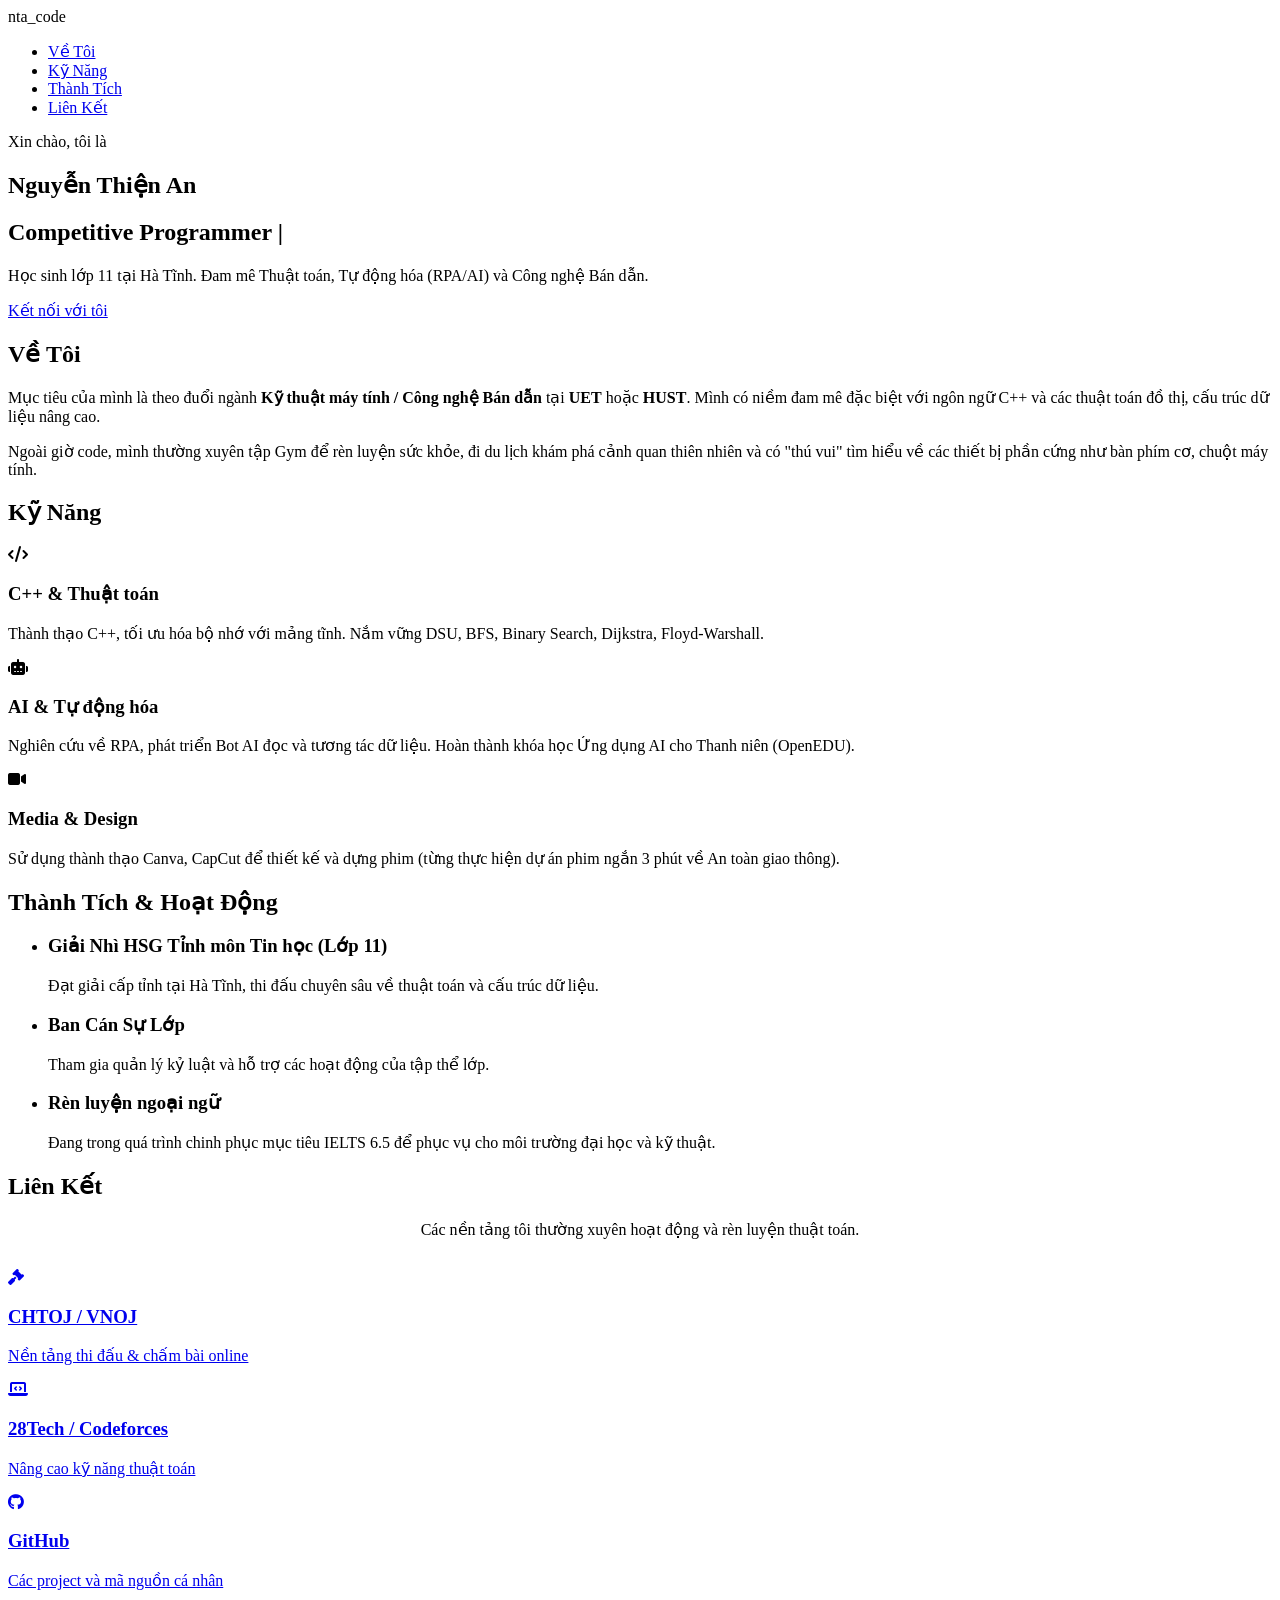
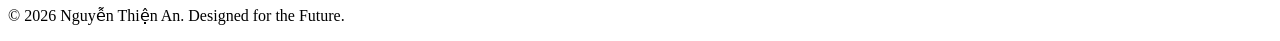
==== index.html @ 915e7de2 "Rename gemini-code-1785657845073.html to index.html" ====
<!DOCTYPE html>
<html lang="vi">
<head>
    <meta charset="UTF-8">
    <meta name="viewport" content="width=device-width, initial-scale=1.0">
    <title>Nguyễn Thiện An | Portfolio</title>
    <!-- Google Fonts -->
    <link href="https://fonts.googleapis.com/css2?family=Fira+Code:wght@400;600&family=Poppins:wght@300;500;700&display=swap" rel="stylesheet">
    <!-- Font Awesome cho Icon -->
    <link rel="stylesheet" href="https://cdnjs.cloudflare.com/ajax/libs/font-awesome/6.4.0/css/all.min.css">
    <link rel="stylesheet" href="style.css">
</head>
<body>
    <!-- Navbar -->
    <nav>
        <div class="logo">nta_<span>code</span></div>
        <ul class="nav-links">
            <li><a href="#about">Về Tôi</a></li>
            <li><a href="#skills">Kỹ Năng</a></li>
            <li><a href="#achievements">Thành Tích</a></li>
            <li><a href="#links">Liên Kết</a></li>
        </ul>
    </nav>

    <!-- Hero Section -->
    <section id="hero">
        <div class="hero-content">
            <p class="greeting">Xin chào, tôi là</p>
            <h1>Nguyễn Thiện An</h1>
            <h2 class="typing-text">Competitive Programmer <span class="cursor">|</span></h2>
            <p class="bio">Học sinh lớp 11 tại Hà Tĩnh. Đam mê Thuật toán, Tự động hóa (RPA/AI) và Công nghệ Bán dẫn.</p>
            <a href="#links" class="btn">Kết nối với tôi</a>
        </div>
    </section>

    <!-- About Section -->
    <section id="about" class="container">
        <h2 class="section-title">Về <span>Tôi</span></h2>
        <div class="about-content">
            <div class="about-text">
                <p>Mục tiêu của mình là theo đuổi ngành <strong>Kỹ thuật máy tính / Công nghệ Bán dẫn</strong> tại <strong>UET</strong> hoặc <strong>HUST</strong>. Mình có niềm đam mê đặc biệt với ngôn ngữ C++ và các thuật toán đồ thị, cấu trúc dữ liệu nâng cao.</p>
                <p>Ngoài giờ code, mình thường xuyên tập Gym để rèn luyện sức khỏe, đi du lịch khám phá cảnh quan thiên nhiên và có "thú vui" tìm hiểu về các thiết bị phần cứng như bàn phím cơ, chuột máy tính.</p>
            </div>
        </div>
    </section>

    <!-- Skills Section -->
    <section id="skills" class="container">
        <h2 class="section-title">Kỹ <span>Năng</span></h2>
        <div class="skills-grid">
            <div class="skill-card">
                <i class="fa-solid fa-code"></i>
                <h3>C++ & Thuật toán</h3>
                <p>Thành thạo C++, tối ưu hóa bộ nhớ với mảng tĩnh. Nắm vững DSU, BFS, Binary Search, Dijkstra, Floyd-Warshall.</p>
            </div>
            <div class="skill-card">
                <i class="fa-solid fa-robot"></i>
                <h3>AI & Tự động hóa</h3>
                <p>Nghiên cứu về RPA, phát triển Bot AI đọc và tương tác dữ liệu. Hoàn thành khóa học Ứng dụng AI cho Thanh niên (OpenEDU).</p>
            </div>
            <div class="skill-card">
                <i class="fa-solid fa-video"></i>
                <h3>Media & Design</h3>
                <p>Sử dụng thành thạo Canva, CapCut để thiết kế và dựng phim (từng thực hiện dự án phim ngắn 3 phút về An toàn giao thông).</p>
            </div>
        </div>
    </section>

    <!-- Achievements Section -->
    <section id="achievements" class="container">
        <h2 class="section-title">Thành <span>Tích & Hoạt Động</span></h2>
        <ul class="timeline">
            <li>
                <div class="timeline-content">
                    <h3>Giải Nhì HSG Tỉnh môn Tin học (Lớp 11)</h3>
                    <p>Đạt giải cấp tỉnh tại Hà Tĩnh, thi đấu chuyên sâu về thuật toán và cấu trúc dữ liệu.</p>
                </div>
            </li>
            <li>
                <div class="timeline-content">
                    <h3>Ban Cán Sự Lớp</h3>
                    <p>Tham gia quản lý kỷ luật và hỗ trợ các hoạt động của tập thể lớp.</p>
                </div>
            </li>
            <li>
                <div class="timeline-content">
                    <h3>Rèn luyện ngoại ngữ</h3>
                    <p>Đang trong quá trình chinh phục mục tiêu IELTS 6.5 để phục vụ cho môi trường đại học và kỹ thuật.</p>
                </div>
            </li>
        </ul>
    </section>

    <!-- Links/Interact Section -->
    <section id="links" class="container">
        <h2 class="section-title">Liên <span>Kết</span></h2>
        <p style="text-align: center; margin-bottom: 30px;">Các nền tảng tôi thường xuyên hoạt động và rèn luyện thuật toán.</p>
        <div class="links-grid">
            <!-- Thay # bằng link thực tế của bạn -->
            <a href="#" class="link-card" target="_blank">
                <i class="fa-solid fa-gavel"></i>
                <h3>CHTOJ / VNOJ</h3>
                <p>Nền tảng thi đấu & chấm bài online</p>
            </a>
            <a href="#" class="link-card" target="_blank">
                <i class="fa-solid fa-laptop-code"></i>
                <h3>28Tech / Codeforces</h3>
                <p>Nâng cao kỹ năng thuật toán</p>
            </a>
            <a href="#" class="link-card" target="_blank">
                <i class="fa-brands fa-github"></i>
                <h3>GitHub</h3>
                <p>Các project và mã nguồn cá nhân</p>
            </a>
        </div>
    </section>

    <footer>
        <p>&copy; 2026 Nguyễn Thiện An. Designed for the Future.</p>
    </footer>

    <script src="script.js"></script>
</body>
</html>
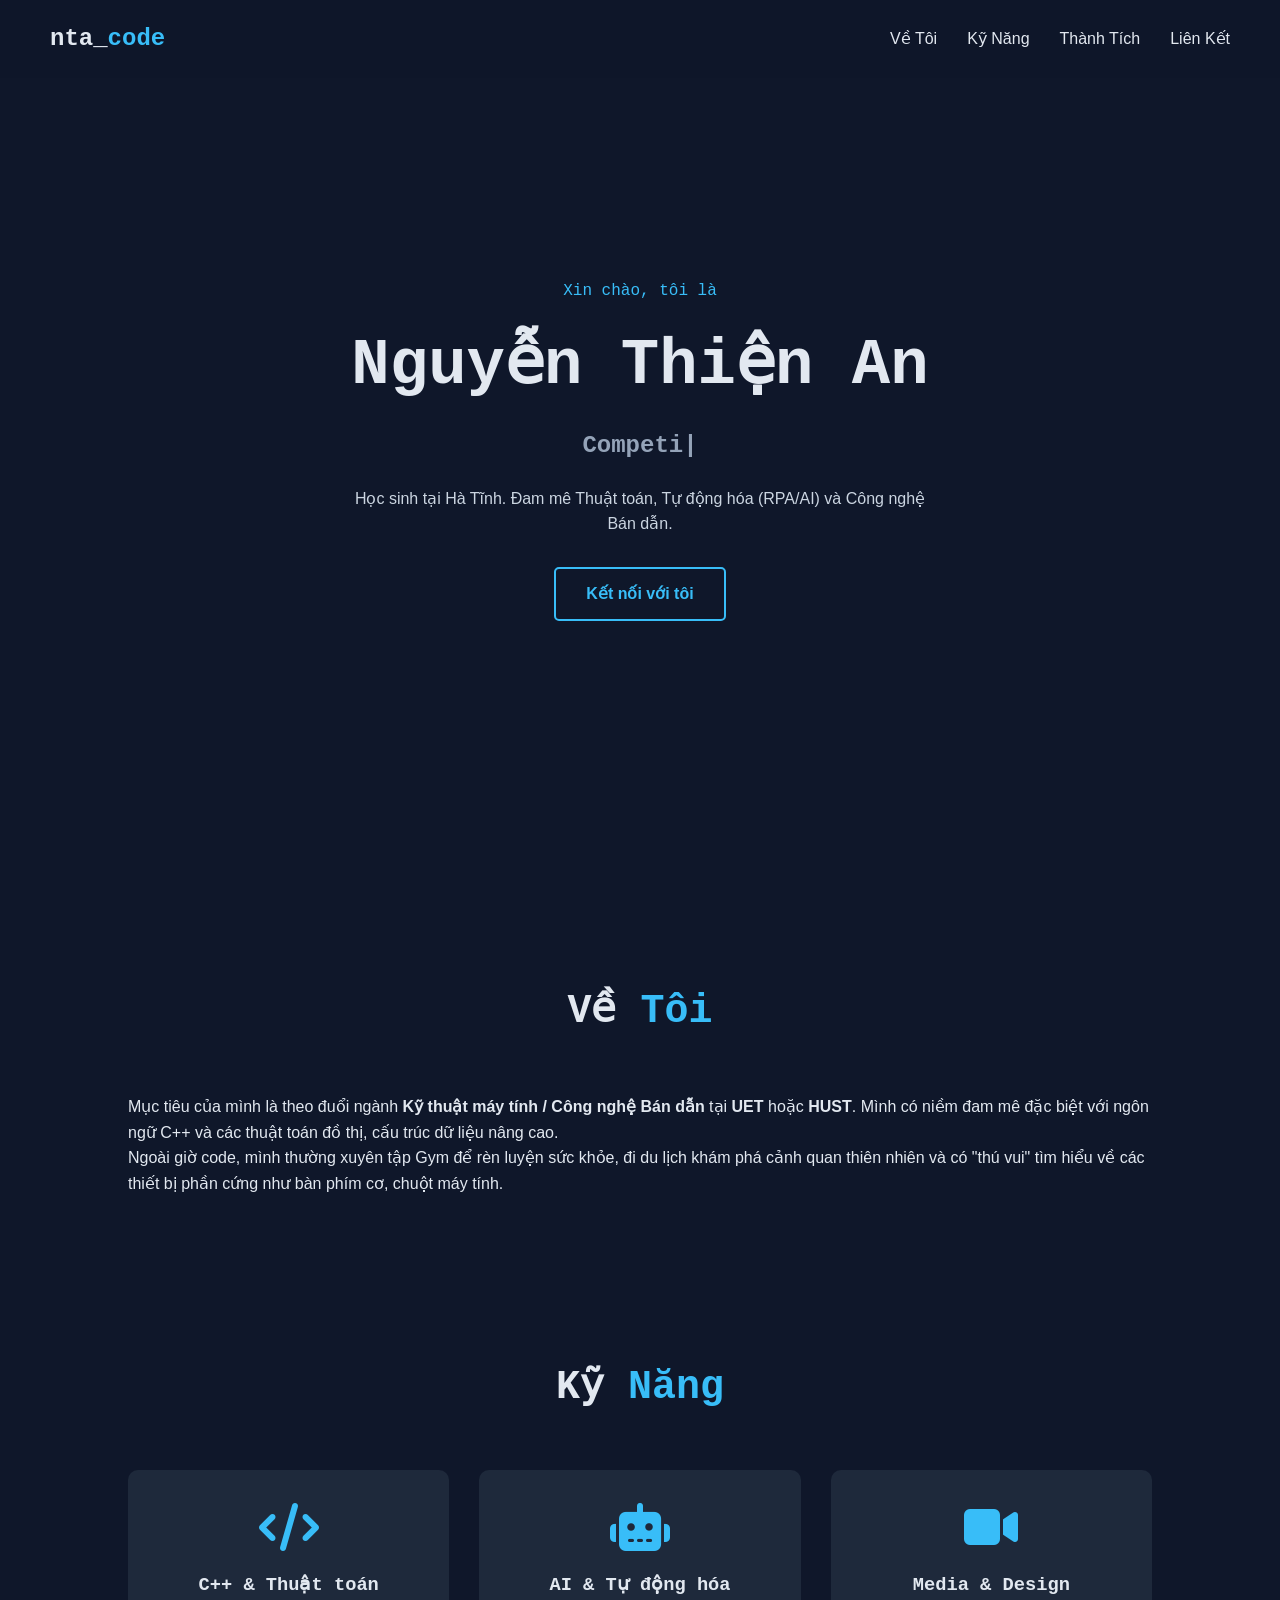
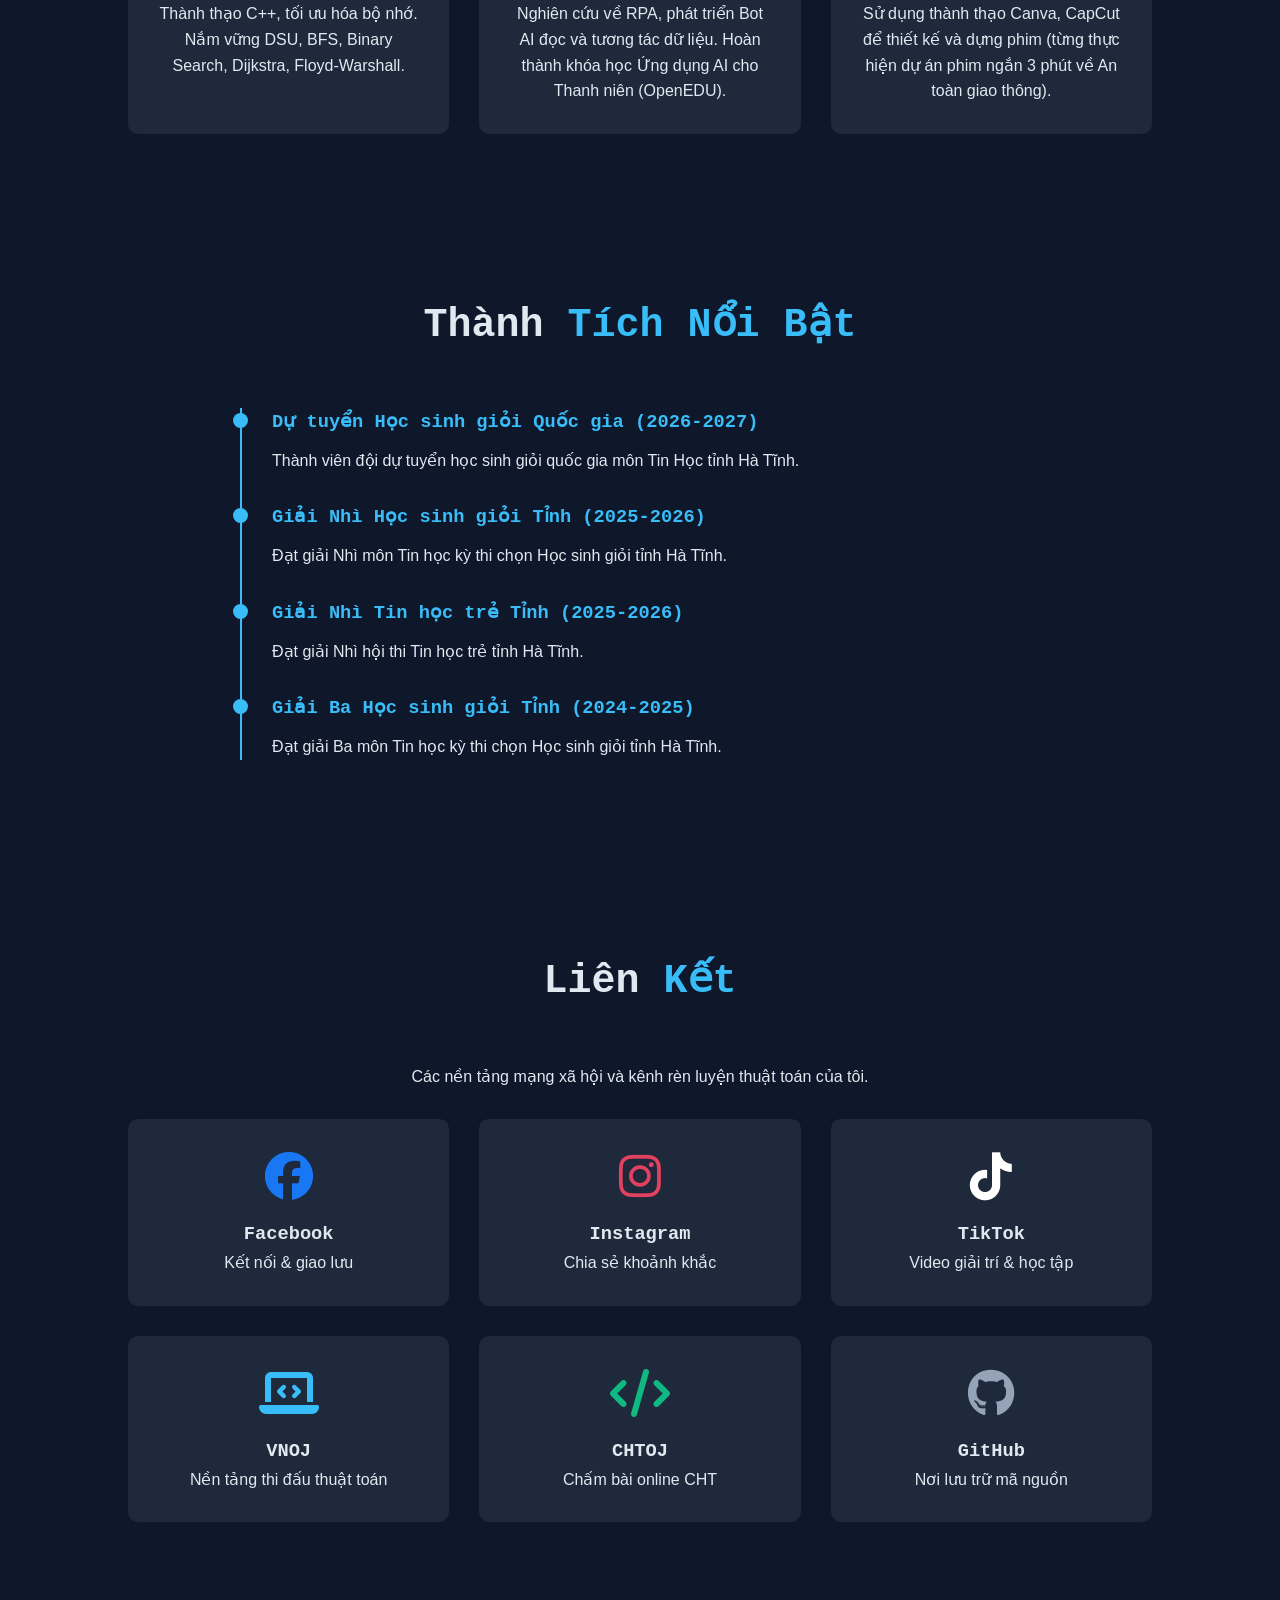
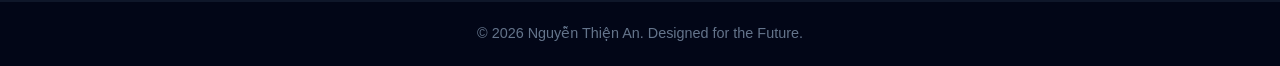
==== commit e9a0a7fb: "Update index.html" ====
--- a/index.html
+++ b/index.html
@@ -28,7 +28,7 @@
             <p class="greeting">Xin chào, tôi là</p>
             <h1>Nguyễn Thiện An</h1>
             <h2 class="typing-text">Competitive Programmer <span class="cursor">|</span></h2>
-            <p class="bio">Học sinh lớp 11 tại Hà Tĩnh. Đam mê Thuật toán, Tự động hóa (RPA/AI) và Công nghệ Bán dẫn.</p>
+            <p class="bio">Học sinh tại Hà Tĩnh. Đam mê Thuật toán, Tự động hóa (RPA/AI) và Công nghệ Bán dẫn.</p>
             <a href="#links" class="btn">Kết nối với tôi</a>
         </div>
     </section>
@@ -51,7 +51,7 @@
             <div class="skill-card">
                 <i class="fa-solid fa-code"></i>
                 <h3>C++ & Thuật toán</h3>
-                <p>Thành thạo C++, tối ưu hóa bộ nhớ với mảng tĩnh. Nắm vững DSU, BFS, Binary Search, Dijkstra, Floyd-Warshall.</p>
+                <p>Thành thạo C++, tối ưu hóa bộ nhớ. Nắm vững DSU, BFS, Binary Search, Dijkstra, Floyd-Warshall.</p>
             </div>
             <div class="skill-card">
                 <i class="fa-solid fa-robot"></i>
@@ -68,24 +68,30 @@
 
     <!-- Achievements Section -->
     <section id="achievements" class="container">
-        <h2 class="section-title">Thành <span>Tích & Hoạt Động</span></h2>
+        <h2 class="section-title">Thành <span>Tích Nổi Bật</span></h2>
         <ul class="timeline">
             <li>
                 <div class="timeline-content">
-                    <h3>Giải Nhì HSG Tỉnh môn Tin học (Lớp 11)</h3>
-                    <p>Đạt giải cấp tỉnh tại Hà Tĩnh, thi đấu chuyên sâu về thuật toán và cấu trúc dữ liệu.</p>
+                    <h3>Dự tuyển Học sinh giỏi Quốc gia (2026-2027)</h3>
+                    <p>Thành viên đội dự tuyển học sinh giỏi quốc gia môn Tin Học tỉnh Hà Tĩnh.</p>
                 </div>
             </li>
             <li>
                 <div class="timeline-content">
-                    <h3>Ban Cán Sự Lớp</h3>
-                    <p>Tham gia quản lý kỷ luật và hỗ trợ các hoạt động của tập thể lớp.</p>
+                    <h3>Giải Nhì Học sinh giỏi Tỉnh (2025-2026)</h3>
+                    <p>Đạt giải Nhì môn Tin học kỳ thi chọn Học sinh giỏi tỉnh Hà Tĩnh.</p>
                 </div>
             </li>
             <li>
                 <div class="timeline-content">
-                    <h3>Rèn luyện ngoại ngữ</h3>
-                    <p>Đang trong quá trình chinh phục mục tiêu IELTS 6.5 để phục vụ cho môi trường đại học và kỹ thuật.</p>
+                    <h3>Giải Nhì Tin học trẻ Tỉnh (2025-2026)</h3>
+                    <p>Đạt giải Nhì hội thi Tin học trẻ tỉnh Hà Tĩnh.</p>
+                </div>
+            </li>
+            <li>
+                <div class="timeline-content">
+                    <h3>Giải Ba Học sinh giỏi Tỉnh (2024-2025)</h3>
+                    <p>Đạt giải Ba môn Tin học kỳ thi chọn Học sinh giỏi tỉnh Hà Tĩnh.</p>
                 </div>
             </li>
         </ul>
@@ -94,23 +100,37 @@
     <!-- Links/Interact Section -->
     <section id="links" class="container">
         <h2 class="section-title">Liên <span>Kết</span></h2>
-        <p style="text-align: center; margin-bottom: 30px;">Các nền tảng tôi thường xuyên hoạt động và rèn luyện thuật toán.</p>
+        <p style="text-align: center; margin-bottom: 30px;">Các nền tảng mạng xã hội và kênh rèn luyện thuật toán của tôi.</p>
         <div class="links-grid">
-            <!-- Thay # bằng link thực tế của bạn -->
-            <a href="#" class="link-card" target="_blank">
-                <i class="fa-solid fa-gavel"></i>
-                <h3>CHTOJ / VNOJ</h3>
-                <p>Nền tảng thi đấu & chấm bài online</p>
+            <a href="https://www.facebook.com/cyushihihi" class="link-card" target="_blank">
+                <i class="fa-brands fa-facebook" style="color: #1877F2;"></i>
+                <h3>Facebook</h3>
+                <p>Kết nối & giao lưu</p>
             </a>
-            <a href="#" class="link-card" target="_blank">
-                <i class="fa-solid fa-laptop-code"></i>
-                <h3>28Tech / Codeforces</h3>
-                <p>Nâng cao kỹ năng thuật toán</p>
+            <a href="https://www.instagram.com/_tka_nt.an_" class="link-card" target="_blank">
+                <i class="fa-brands fa-instagram" style="color: #E4405F;"></i>
+                <h3>Instagram</h3>
+                <p>Chia sẻ khoảnh khắc</p>
             </a>
-            <a href="#" class="link-card" target="_blank">
-                <i class="fa-brands fa-github"></i>
+            <a href="https://www.tiktok.com/@wish2027thanhsinhvienuet" class="link-card" target="_blank">
+                <i class="fa-brands fa-tiktok" style="color: #ffffff;"></i>
+                <h3>TikTok</h3>
+                <p>Video giải trí & học tập</p>
+            </a>
+            <a href="https://oj.vnoi.info/user/thienan021209" class="link-card" target="_blank">
+                <i class="fa-solid fa-laptop-code" style="color: #38bdf8;"></i>
+                <h3>VNOJ</h3>
+                <p>Nền tảng thi đấu thuật toán</p>
+            </a>
+            <a href="https://oj.thptchuyenhatinh.edu.vn/user/saccarose123" class="link-card" target="_blank">
+                <i class="fa-solid fa-code" style="color: #10b981;"></i>
+                <h3>CHTOJ</h3>
+                <p>Chấm bài online CHT</p>
+            </a>
+            <a href="https://github.com/Cyus2009" class="link-card" target="_blank">
+                <i class="fa-brands fa-github" style="color: #94a3b8;"></i>
                 <h3>GitHub</h3>
-                <p>Các project và mã nguồn cá nhân</p>
+                <p>Nơi lưu trữ mã nguồn</p>
             </a>
         </div>
     </section>
--- a/style.css
+++ b/style.css
@@ -0,0 +1,214 @@
+:root {
+    --bg-color: #0f172a;
+    --text-color: #e2e8f0;
+    --accent-color: #38bdf8;
+    --card-bg: #1e293b;
+}
+
+* {
+    margin: 0;
+    padding: 0;
+    box-sizing: border-box;
+}
+
+body {
+    font-family: 'Poppins', sans-serif;
+    background-color: var(--bg-color);
+    color: var(--text-color);
+    line-height: 1.6;
+}
+
+h1, h2, h3 {
+    font-family: 'Fira Code', monospace;
+}
+
+/* Navbar */
+nav {
+    display: flex;
+    justify-content: space-between;
+    align-items: center;
+    padding: 20px 50px;
+    background: rgba(15, 23, 42, 0.9);
+    backdrop-filter: blur(10px);
+    position: fixed;
+    width: 100%;
+    top: 0;
+    z-index: 1000;
+}
+
+.logo {
+    font-size: 1.5rem;
+    font-weight: 700;
+    font-family: 'Fira Code', monospace;
+}
+
+.logo span {
+    color: var(--accent-color);
+}
+
+.nav-links {
+    list-style: none;
+    display: flex;
+    gap: 30px;
+}
+
+.nav-links a {
+    color: var(--text-color);
+    text-decoration: none;
+    transition: color 0.3s;
+}
+
+.nav-links a:hover {
+    color: var(--accent-color);
+}
+
+/* Hero Section */
+#hero {
+    height: 100vh;
+    display: flex;
+    align-items: center;
+    justify-content: center;
+    text-align: center;
+    padding: 0 20px;
+}
+
+.greeting {
+    color: var(--accent-color);
+    font-family: 'Fira Code', monospace;
+    margin-bottom: 10px;
+}
+
+#hero h1 {
+    font-size: 4rem;
+    margin-bottom: 10px;
+}
+
+.typing-text {
+    font-size: 1.5rem;
+    color: #94a3b8;
+    margin-bottom: 20px;
+}
+
+.cursor {
+    animation: blink 1s infinite;
+}
+
+@keyframes blink {
+    50% { opacity: 0; }
+}
+
+.bio {
+    max-width: 600px;
+    margin: 0 auto 30px;
+    color: #cbd5e1;
+}
+
+.btn {
+    display: inline-block;
+    padding: 12px 30px;
+    background-color: transparent;
+    color: var(--accent-color);
+    border: 2px solid var(--accent-color);
+    border-radius: 5px;
+    text-decoration: none;
+    font-weight: 600;
+    transition: all 0.3s ease;
+}
+
+.btn:hover {
+    background-color: var(--accent-color);
+    color: var(--bg-color);
+}
+
+/* Common Container */
+.container {
+    padding: 80px 10%;
+}
+
+.section-title {
+    text-align: center;
+    font-size: 2.5rem;
+    margin-bottom: 50px;
+}
+
+.section-title span {
+    color: var(--accent-color);
+}
+
+/* Skills Grid */
+.skills-grid, .links-grid {
+    display: grid;
+    grid-template-columns: repeat(auto-fit, minmax(300px, 1fr));
+    gap: 30px;
+}
+
+.skill-card, .link-card {
+    background: var(--card-bg);
+    padding: 30px;
+    border-radius: 10px;
+    text-align: center;
+    transition: transform 0.3s ease, box-shadow 0.3s ease;
+    border-top: 3px solid transparent;
+}
+
+.skill-card:hover, .link-card:hover {
+    transform: translateY(-10px);
+    border-top: 3px solid var(--accent-color);
+    box-shadow: 0 10px 30px rgba(56, 189, 248, 0.1);
+}
+
+.skill-card i, .link-card i {
+    font-size: 3rem;
+    color: var(--accent-color);
+    margin-bottom: 20px;
+}
+
+.link-card {
+    text-decoration: none;
+    color: var(--text-color);
+    display: block;
+}
+
+/* Timeline */
+.timeline {
+    list-style: none;
+    border-left: 2px solid var(--accent-color);
+    padding-left: 30px;
+    margin: 0 auto;
+    max-width: 800px;
+}
+
+.timeline li {
+    margin-bottom: 30px;
+    position: relative;
+}
+
+.timeline li::before {
+    content: '';
+    position: absolute;
+    width: 15px;
+    height: 15px;
+    background: var(--accent-color);
+    border-radius: 50%;
+    left: -39px;
+    top: 5px;
+}
+
+.timeline-content h3 {
+    color: var(--accent-color);
+    margin-bottom: 10px;
+}
+
+footer {
+    text-align: center;
+    padding: 20px;
+    background: #020617;
+    font-size: 0.9rem;
+    color: #64748b;
+}
+
+/* Responsive */
+@media (max-width: 768px) {
+    #hero h1 { font-size: 2.5rem; }
+    .nav-links { display: none; }
+}
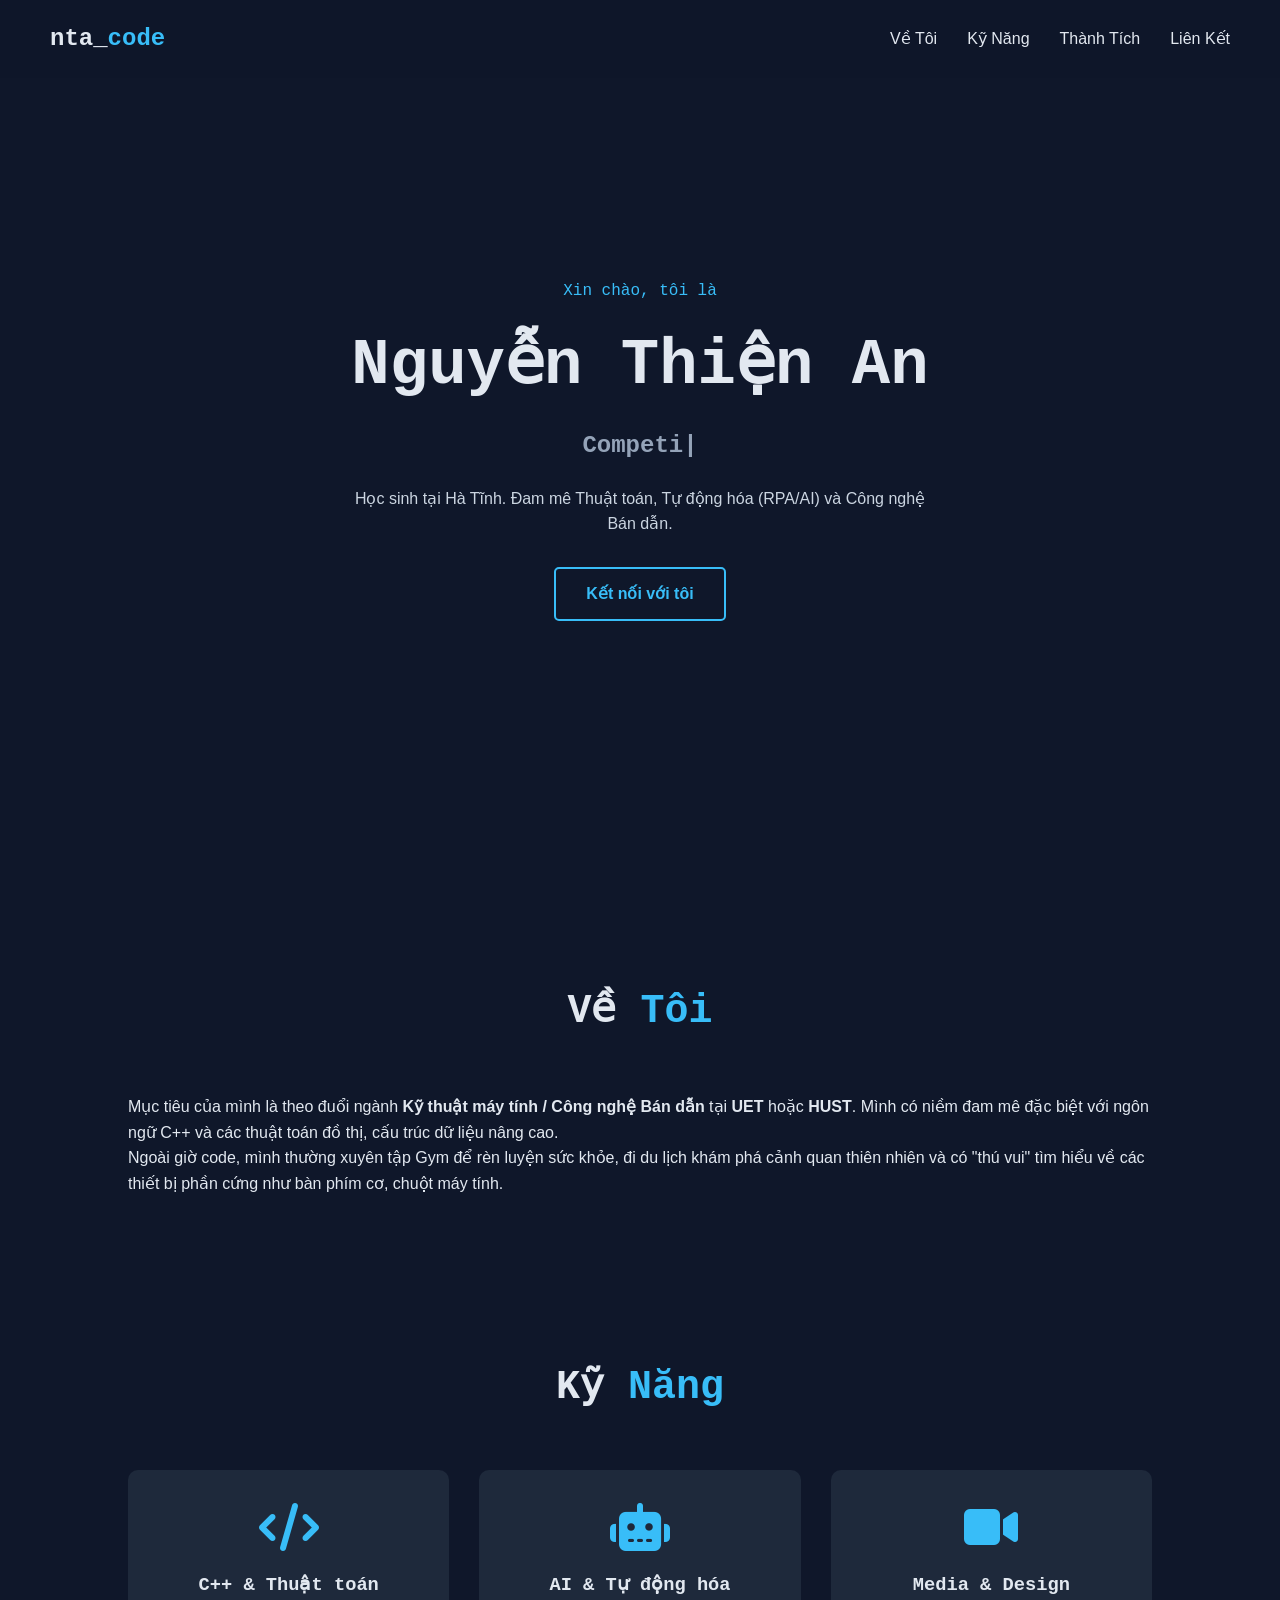
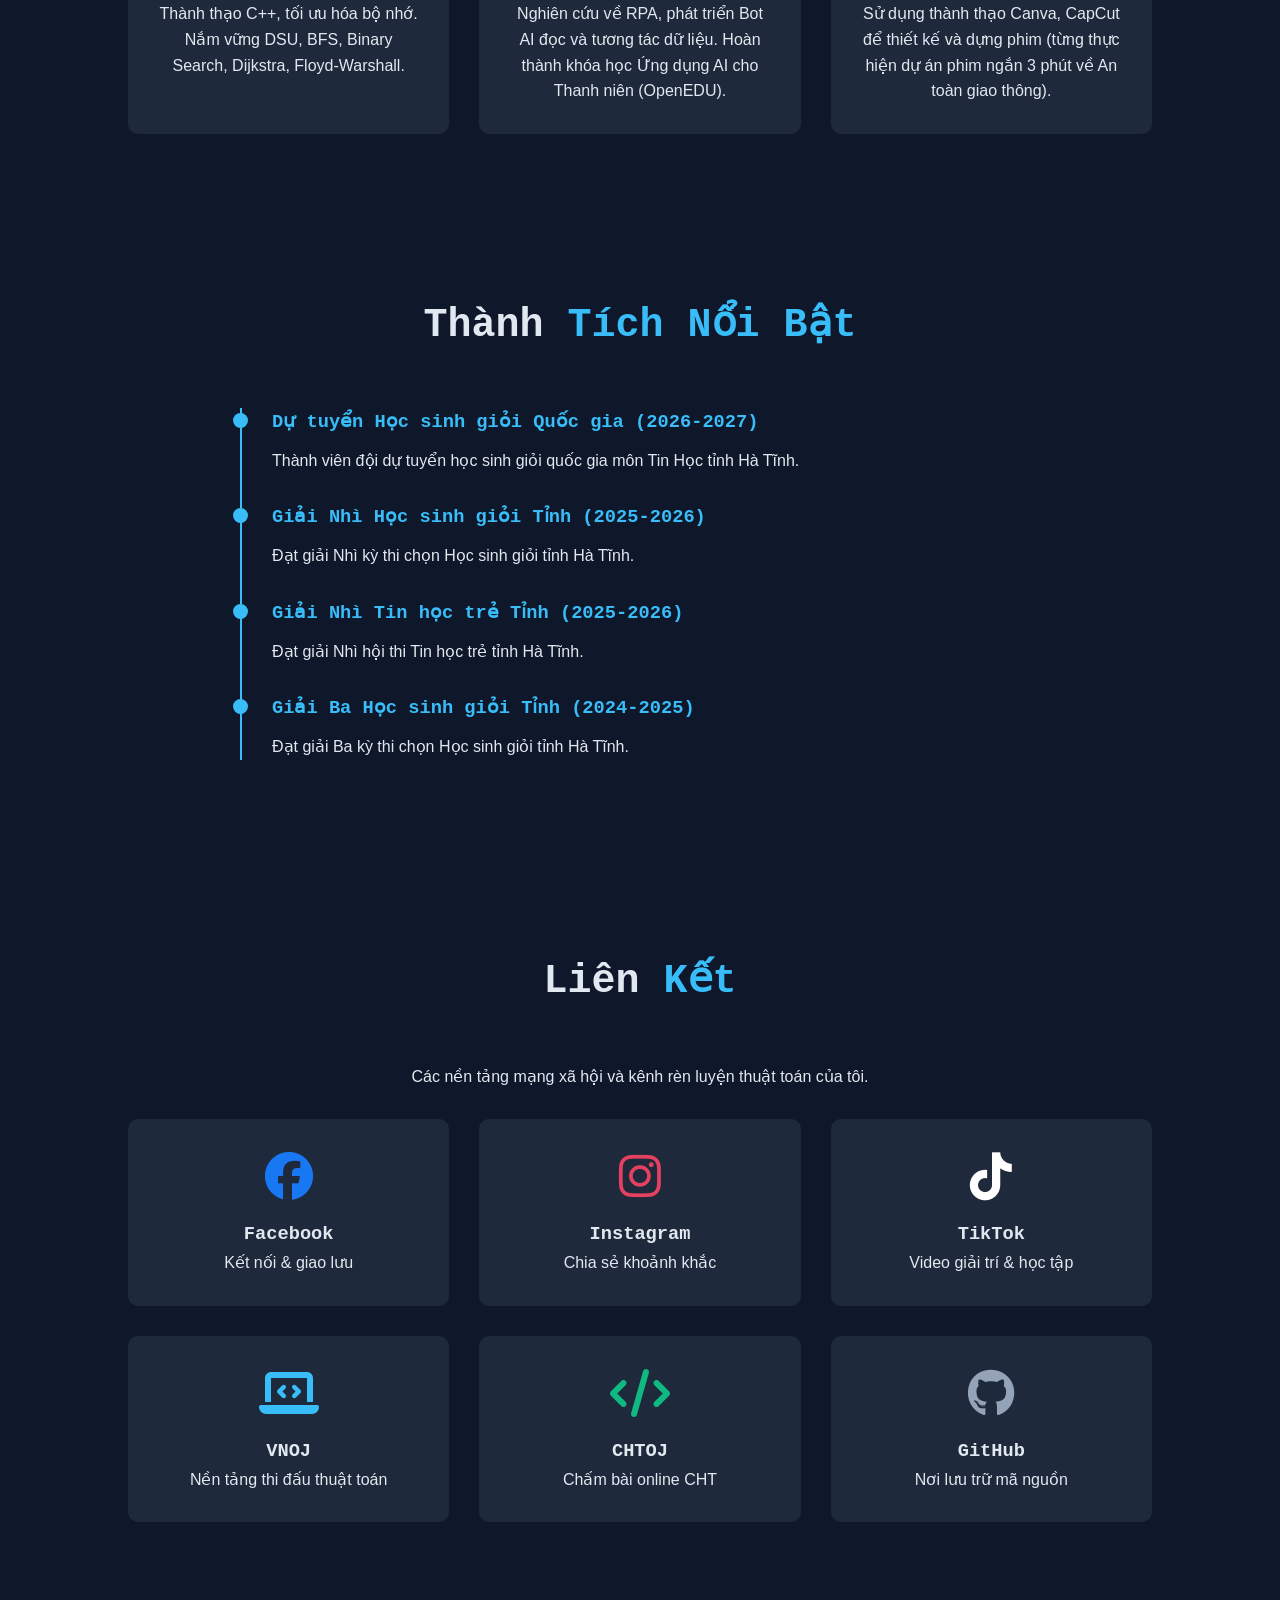
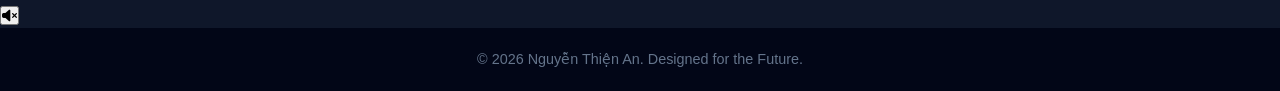
==== commit e9cbccf8: "Update index.html" ====
--- a/index.html
+++ b/index.html
@@ -9,6 +9,8 @@
     <!-- Font Awesome cho Icon -->
     <link rel="stylesheet" href="https://cdnjs.cloudflare.com/ajax/libs/font-awesome/6.4.0/css/all.min.css">
     <link rel="stylesheet" href="style.css">
+    <!-- YouTube IFrame API -->
+    <script src="https://www.youtube.com/iframe_api"></script>
 </head>
 <body>
     <!-- Navbar -->
@@ -79,7 +81,7 @@
             <li>
                 <div class="timeline-content">
                     <h3>Giải Nhì Học sinh giỏi Tỉnh (2025-2026)</h3>
-                    <p>Đạt giải Nhì môn Tin học kỳ thi chọn Học sinh giỏi tỉnh Hà Tĩnh.</p>
+                    <p>Đạt giải Nhì kỳ thi chọn Học sinh giỏi tỉnh Hà Tĩnh.</p>
                 </div>
             </li>
             <li>
@@ -91,7 +93,7 @@
             <li>
                 <div class="timeline-content">
                     <h3>Giải Ba Học sinh giỏi Tỉnh (2024-2025)</h3>
-                    <p>Đạt giải Ba môn Tin học kỳ thi chọn Học sinh giỏi tỉnh Hà Tĩnh.</p>
+                    <p>Đạt giải Ba kỳ thi chọn Học sinh giỏi tỉnh Hà Tĩnh.</p>
                 </div>
             </li>
         </ul>
@@ -135,6 +137,15 @@
         </div>
     </section>
 
+    <!-- Background Music Player -->
+    <div id="music-container">
+        <button id="music-toggle" class="music-btn" title="Phát nhạc thư giãn">
+            <i class="fa-solid fa-volume-xmark"></i>
+        </button>
+        <!-- YouTube IFrame sẽ ẩn ở đây -->
+        <div id="yt-player" style="display: none;"></div>
+    </div>
+
     <footer>
         <p>&copy; 2026 Nguyễn Thiện An. Designed for the Future.</p>
     </footer>
--- a/style.css
+++ b/style.css
@@ -159,8 +159,8 @@
 
 .skill-card i, .link-card i {
     font-size: 3rem;
-    color: var(--accent-color);
     margin-bottom: 20px;
+    color: var(--accent-color);
 }
 
 .link-card {
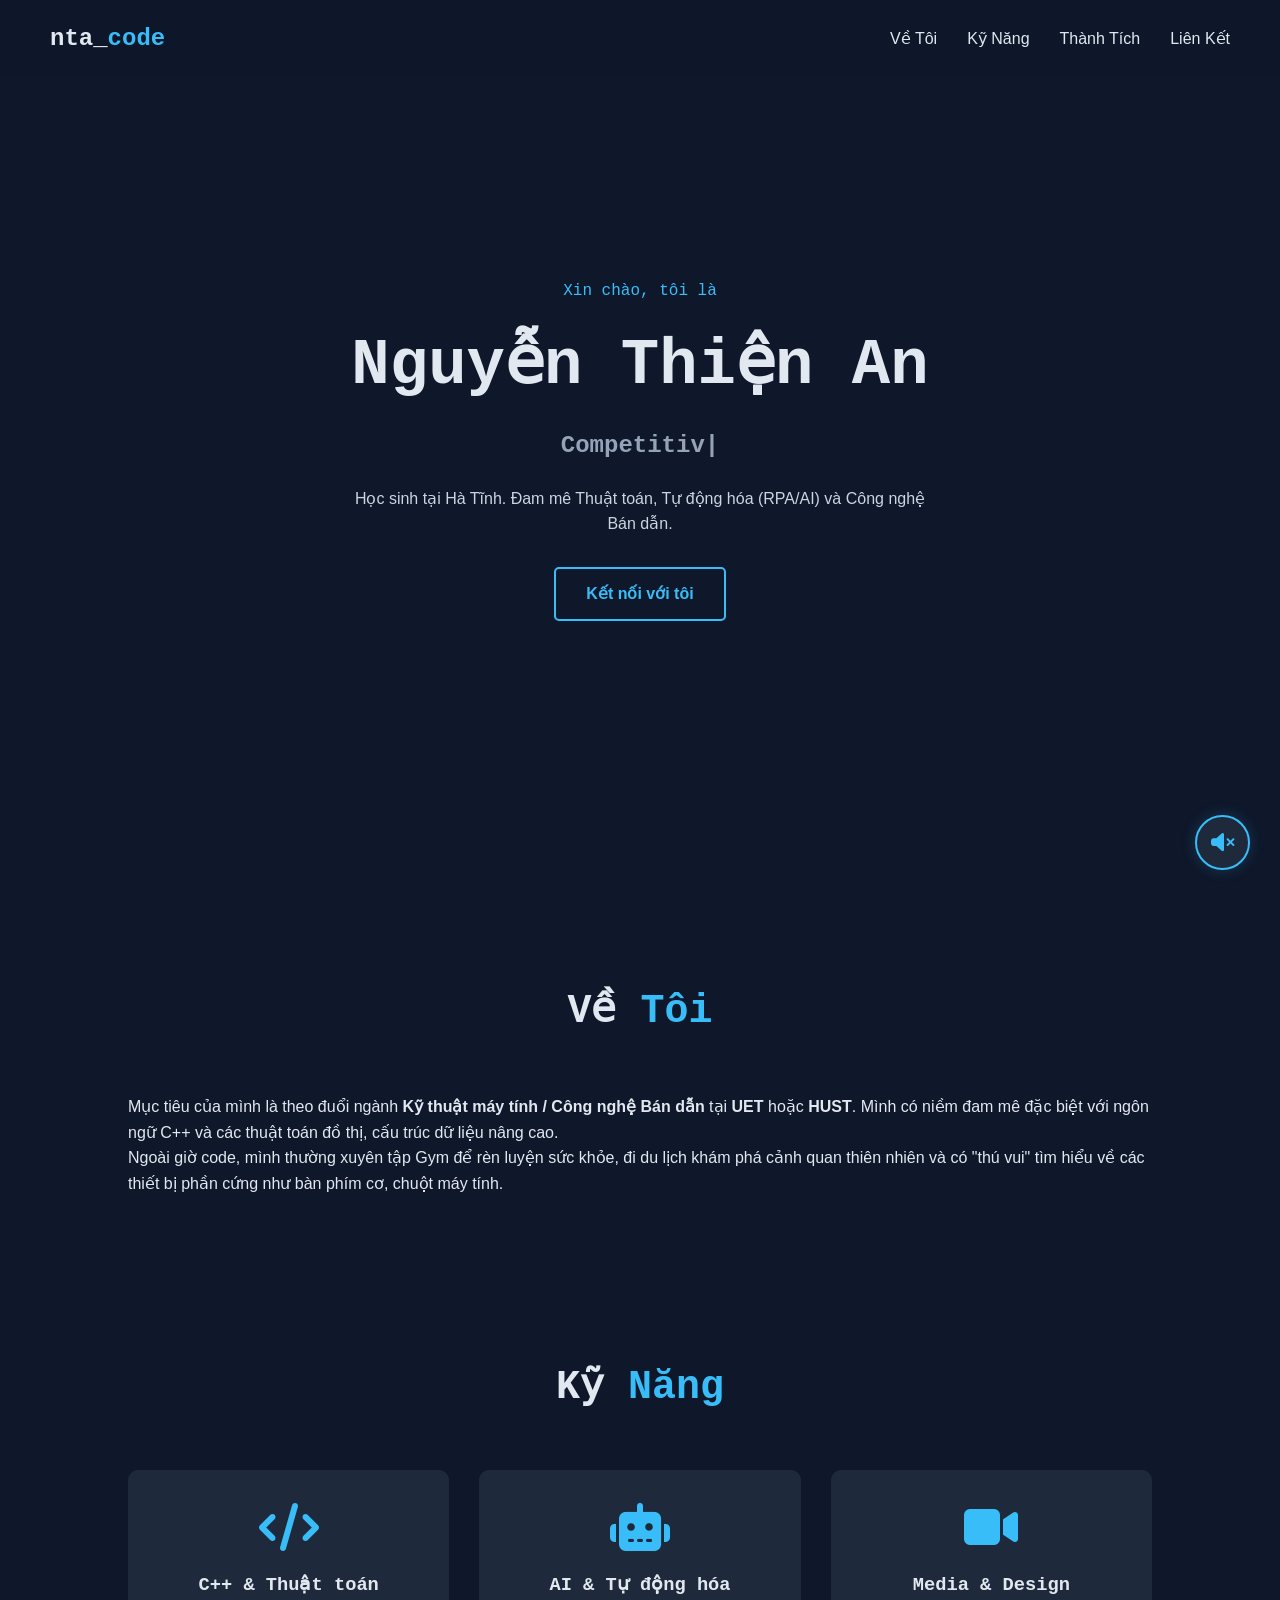
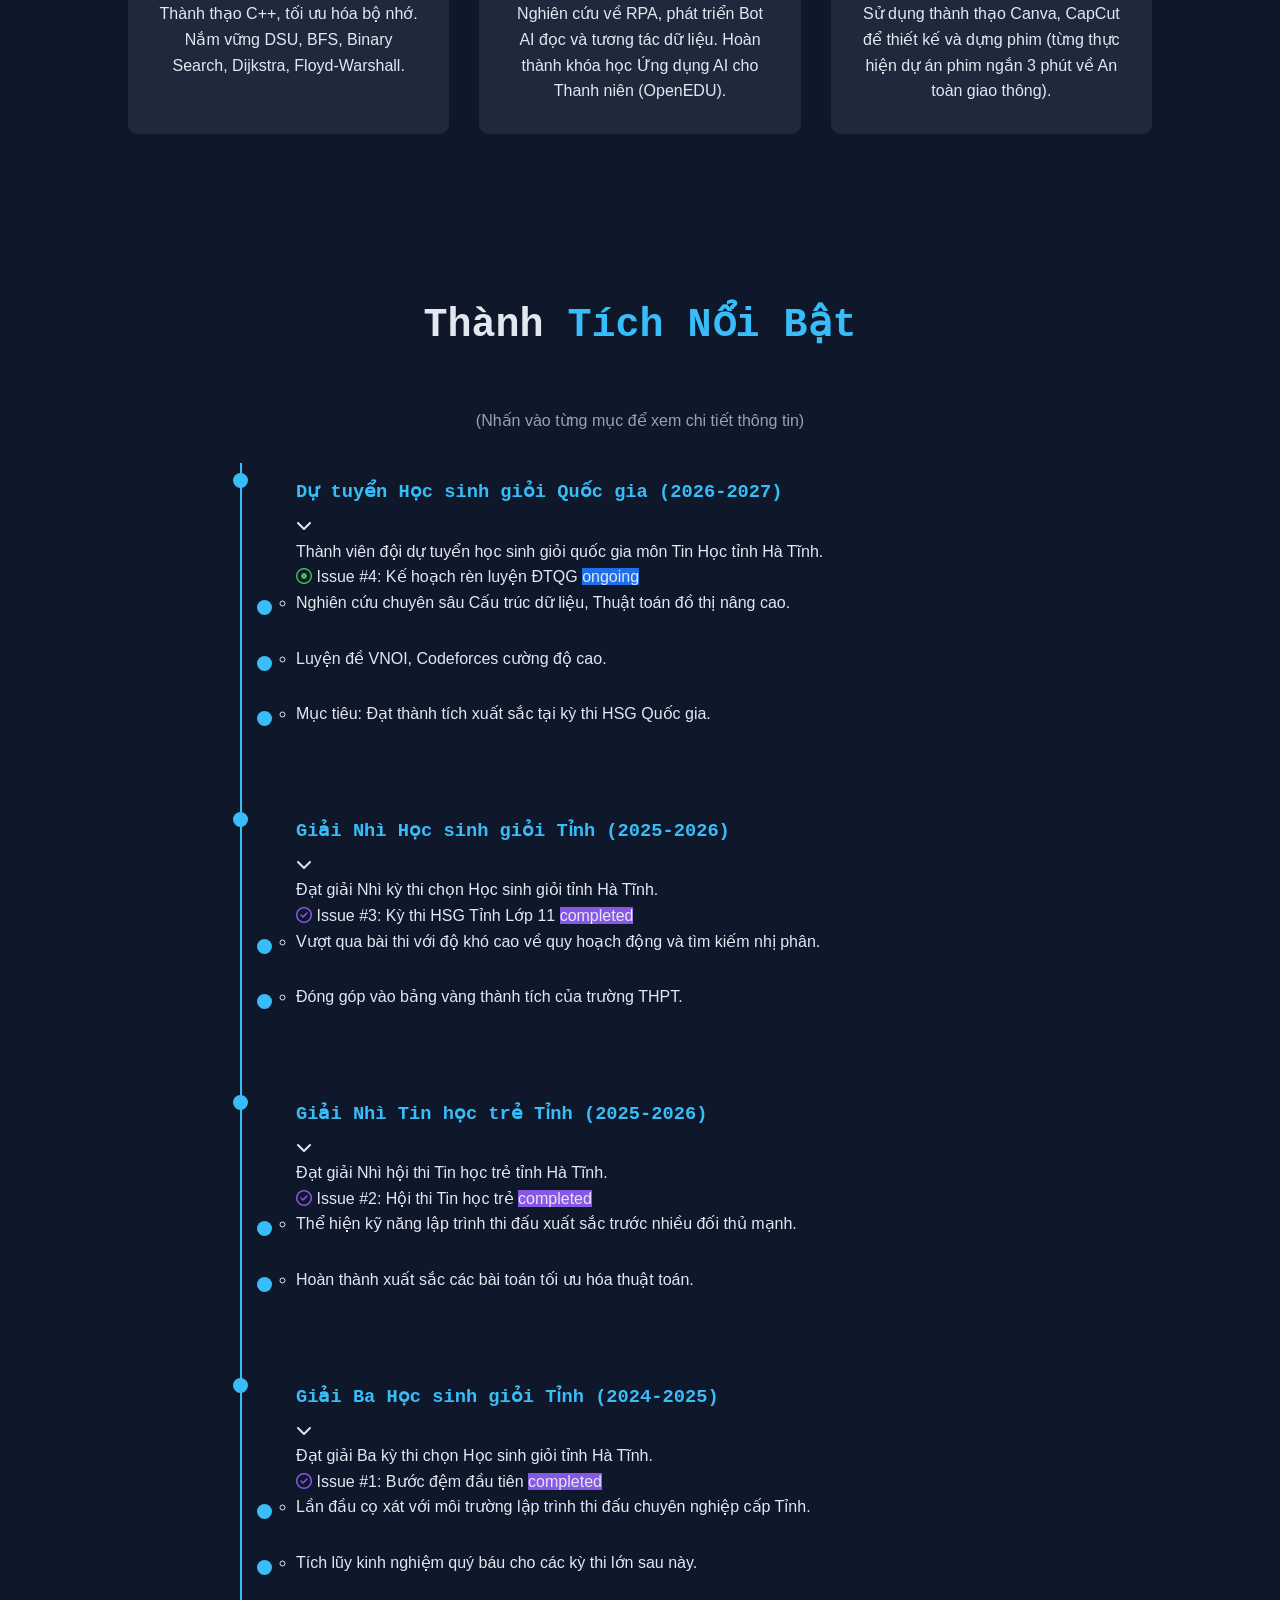
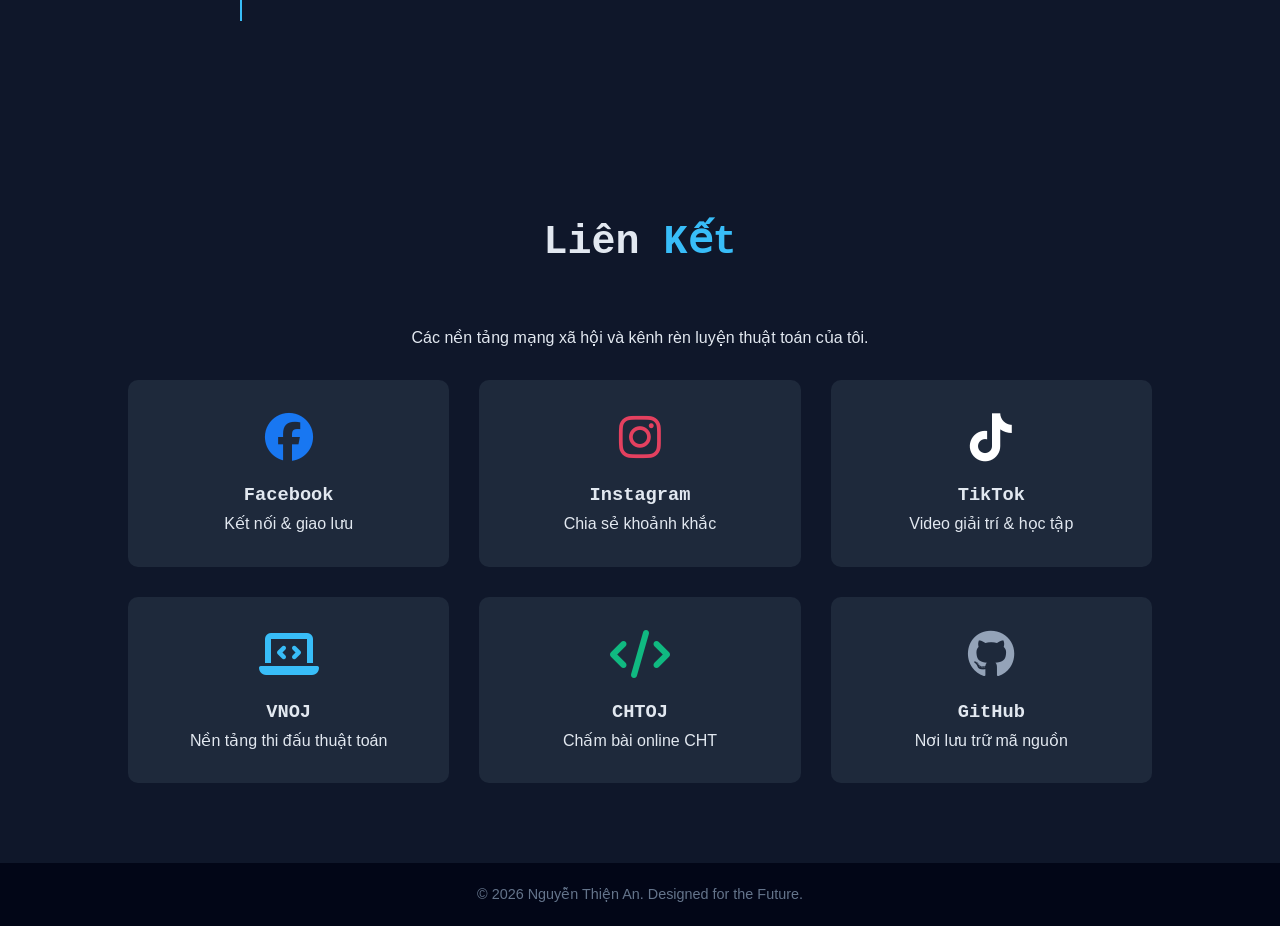
==== commit 23fb2ace: "Update index.html" ====
--- a/index.html
+++ b/index.html
@@ -8,7 +8,7 @@
     <link href="https://fonts.googleapis.com/css2?family=Fira+Code:wght@400;600&family=Poppins:wght@300;500;700&display=swap" rel="stylesheet">
     <!-- Font Awesome cho Icon -->
     <link rel="stylesheet" href="https://cdnjs.cloudflare.com/ajax/libs/font-awesome/6.4.0/css/all.min.css">
-    <link rel="stylesheet" href="style.css">
+    <link rel="stylesheet" href="style.css?v=3">
     <!-- YouTube IFrame API -->
     <script src="https://www.youtube.com/iframe_api"></script>
 </head>
@@ -71,29 +71,108 @@
     <!-- Achievements Section -->
     <section id="achievements" class="container">
         <h2 class="section-title">Thành <span>Tích Nổi Bật</span></h2>
+        <p style="text-align: center; margin-bottom: 30px; color: #94a3b8;">(Nhấn vào từng mục để xem chi tiết thông tin)</p>
         <ul class="timeline">
             <li>
                 <div class="timeline-content">
-                    <h3>Dự tuyển Học sinh giỏi Quốc gia (2026-2027)</h3>
+                    <div class="timeline-header">
+                        <h3>Dự tuyển Học sinh giỏi Quốc gia (2026-2027)</h3>
+                        <i class="fa-solid fa-chevron-down toggle-icon"></i>
+                    </div>
                     <p>Thành viên đội dự tuyển học sinh giỏi quốc gia môn Tin Học tỉnh Hà Tĩnh.</p>
-                </div>
-            </li>
-            <li>
-                <div class="timeline-content">
-                    <h3>Giải Nhì Học sinh giỏi Tỉnh (2025-2026)</h3>
+                    
+                    <!-- Khung Issue Chi tiết -->
+                    <div class="achievement-details">
+                        <div class="github-issue-box">
+                            <div class="issue-top">
+                                <i class="fa-regular fa-circle-dot" style="color: #3fb950;"></i>
+                                <span class="issue-title">Issue #4: Kế hoạch rèn luyện ĐTQG</span>
+                                <span class="issue-tag" style="background: #1f6feb;">ongoing</span>
+                            </div>
+                            <div class="issue-body">
+                                <ul>
+                                    <li>Nghiên cứu chuyên sâu Cấu trúc dữ liệu, Thuật toán đồ thị nâng cao.</li>
+                                    <li>Luyện đề VNOI, Codeforces cường độ cao.</li>
+                                    <li>Mục tiêu: Đạt thành tích xuất sắc tại kỳ thi HSG Quốc gia.</li>
+                                </ul>
+                            </div>
+                        </div>
+                    </div>
+                </div>
+            </li>
+            <li>
+                <div class="timeline-content">
+                    <div class="timeline-header">
+                        <h3>Giải Nhì Học sinh giỏi Tỉnh (2025-2026)</h3>
+                        <i class="fa-solid fa-chevron-down toggle-icon"></i>
+                    </div>
                     <p>Đạt giải Nhì kỳ thi chọn Học sinh giỏi tỉnh Hà Tĩnh.</p>
-                </div>
-            </li>
-            <li>
-                <div class="timeline-content">
-                    <h3>Giải Nhì Tin học trẻ Tỉnh (2025-2026)</h3>
+                    
+                    <div class="achievement-details">
+                        <div class="github-issue-box">
+                            <div class="issue-top">
+                                <i class="fa-regular fa-circle-check" style="color: #8957e5;"></i>
+                                <span class="issue-title">Issue #3: Kỳ thi HSG Tỉnh Lớp 11</span>
+                                <span class="issue-tag" style="background: #8957e5;">completed</span>
+                            </div>
+                            <div class="issue-body">
+                                <ul>
+                                    <li>Vượt qua bài thi với độ khó cao về quy hoạch động và tìm kiếm nhị phân.</li>
+                                    <li>Đóng góp vào bảng vàng thành tích của trường THPT.</li>
+                                </ul>
+                            </div>
+                        </div>
+                    </div>
+                </div>
+            </li>
+            <li>
+                <div class="timeline-content">
+                    <div class="timeline-header">
+                        <h3>Giải Nhì Tin học trẻ Tỉnh (2025-2026)</h3>
+                        <i class="fa-solid fa-chevron-down toggle-icon"></i>
+                    </div>
                     <p>Đạt giải Nhì hội thi Tin học trẻ tỉnh Hà Tĩnh.</p>
-                </div>
-            </li>
-            <li>
-                <div class="timeline-content">
-                    <h3>Giải Ba Học sinh giỏi Tỉnh (2024-2025)</h3>
+                    
+                    <div class="achievement-details">
+                        <div class="github-issue-box">
+                            <div class="issue-top">
+                                <i class="fa-regular fa-circle-check" style="color: #8957e5;"></i>
+                                <span class="issue-title">Issue #2: Hội thi Tin học trẻ</span>
+                                <span class="issue-tag" style="background: #8957e5;">completed</span>
+                            </div>
+                            <div class="issue-body">
+                                <ul>
+                                    <li>Thể hiện kỹ năng lập trình thi đấu xuất sắc trước nhiều đối thủ mạnh.</li>
+                                    <li>Hoàn thành xuất sắc các bài toán tối ưu hóa thuật toán.</li>
+                                </ul>
+                            </div>
+                        </div>
+                    </div>
+                </div>
+            </li>
+            <li>
+                <div class="timeline-content">
+                    <div class="timeline-header">
+                        <h3>Giải Ba Học sinh giỏi Tỉnh (2024-2025)</h3>
+                        <i class="fa-solid fa-chevron-down toggle-icon"></i>
+                    </div>
                     <p>Đạt giải Ba kỳ thi chọn Học sinh giỏi tỉnh Hà Tĩnh.</p>
+                    
+                    <div class="achievement-details">
+                        <div class="github-issue-box">
+                            <div class="issue-top">
+                                <i class="fa-regular fa-circle-check" style="color: #8957e5;"></i>
+                                <span class="issue-title">Issue #1: Bước đệm đầu tiên</span>
+                                <span class="issue-tag" style="background: #8957e5;">completed</span>
+                            </div>
+                            <div class="issue-body">
+                                <ul>
+                                    <li>Lần đầu cọ xát với môi trường lập trình thi đấu chuyên nghiệp cấp Tỉnh.</li>
+                                    <li>Tích lũy kinh nghiệm quý báu cho các kỳ thi lớn sau này.</li>
+                                </ul>
+                            </div>
+                        </div>
+                    </div>
                 </div>
             </li>
         </ul>
@@ -142,7 +221,6 @@
         <button id="music-toggle" class="music-btn" title="Phát nhạc thư giãn">
             <i class="fa-solid fa-volume-xmark"></i>
         </button>
-        <!-- YouTube IFrame sẽ ẩn ở đây -->
         <div id="yt-player" style="display: none;"></div>
     </div>
 
@@ -150,6 +228,6 @@
         <p>&copy; 2026 Nguyễn Thiện An. Designed for the Future.</p>
     </footer>
 
-    <script src="script.js"></script>
+    <script src="script.js?v=3"></script>
 </body>
 </html>
--- a/style.css
+++ b/style.css
@@ -169,7 +169,7 @@
     display: block;
 }
 
-/* Timeline */
+/* Timeline & Achievement Hover Effect */
 .timeline {
     list-style: none;
     border-left: 2px solid var(--accent-color);
@@ -191,12 +191,76 @@
     background: var(--accent-color);
     border-radius: 50%;
     left: -39px;
-    top: 5px;
+    top: 10px;
+}
+
+/* Căn lề cho phần text bên trong */
+.timeline-content {
+    padding: 15px 20px;
+    border-radius: 10px;
+    transition: all 0.4s cubic-bezier(0.175, 0.885, 0.32, 1.275);
+    border-left: 4px solid transparent;
+    cursor: default;
 }
 
 .timeline-content h3 {
     color: var(--accent-color);
-    margin-bottom: 10px;
+    margin-bottom: 5px;
+}
+
+/* HIỆU ỨNG TƯƠNG TÁC LÀM NỔI BẬT */
+/* Khi di chuột vào cả danh sách, làm mờ nhẹ tất cả */
+.timeline:hover .timeline-content {
+    opacity: 0.3;
+    filter: blur(1px);
+}
+/* Trừ phần tử đang được di chuột vào thì sáng rực lên */
+.timeline .timeline-content:hover {
+    opacity: 1;
+    filter: blur(0);
+    transform: translateX(15px) scale(1.03);
+    background: var(--card-bg);
+    box-shadow: 0 15px 35px rgba(56, 189, 248, 0.2);
+    border-left: 4px solid var(--accent-color);
+}
+
+/* Nút Bật/Tắt Nhạc Trôi Nổi (Floating Music Button) */
+.music-btn {
+    position: fixed;
+    bottom: 30px;
+    right: 30px;
+    width: 55px;
+    height: 55px;
+    border-radius: 50%;
+    background: var(--card-bg);
+    color: var(--accent-color);
+    border: 2px solid var(--accent-color);
+    cursor: pointer;
+    z-index: 1000;
+    display: flex;
+    align-items: center;
+    justify-content: center;
+    font-size: 1.3rem;
+    transition: all 0.3s ease;
+    box-shadow: 0 0 15px rgba(56, 189, 248, 0.2);
+    outline: none;
+}
+
+.music-btn:hover {
+    transform: scale(1.1);
+    background: var(--accent-color);
+    color: var(--bg-color);
+}
+
+/* Hiệu ứng nhịp điệu khi nhạc đang phát */
+.music-btn.playing {
+    animation: pulse 2s infinite;
+}
+
+@keyframes pulse {
+    0% { box-shadow: 0 0 0 0 rgba(56, 189, 248, 0.5); }
+    70% { box-shadow: 0 0 0 15px rgba(56, 189, 248, 0); }
+    100% { box-shadow: 0 0 0 0 rgba(56, 189, 248, 0); }
 }
 
 footer {
@@ -211,4 +275,5 @@
 @media (max-width: 768px) {
     #hero h1 { font-size: 2.5rem; }
     .nav-links { display: none; }
-}
+    .timeline .timeline-content:hover { transform: scale(1.02); }
+}
